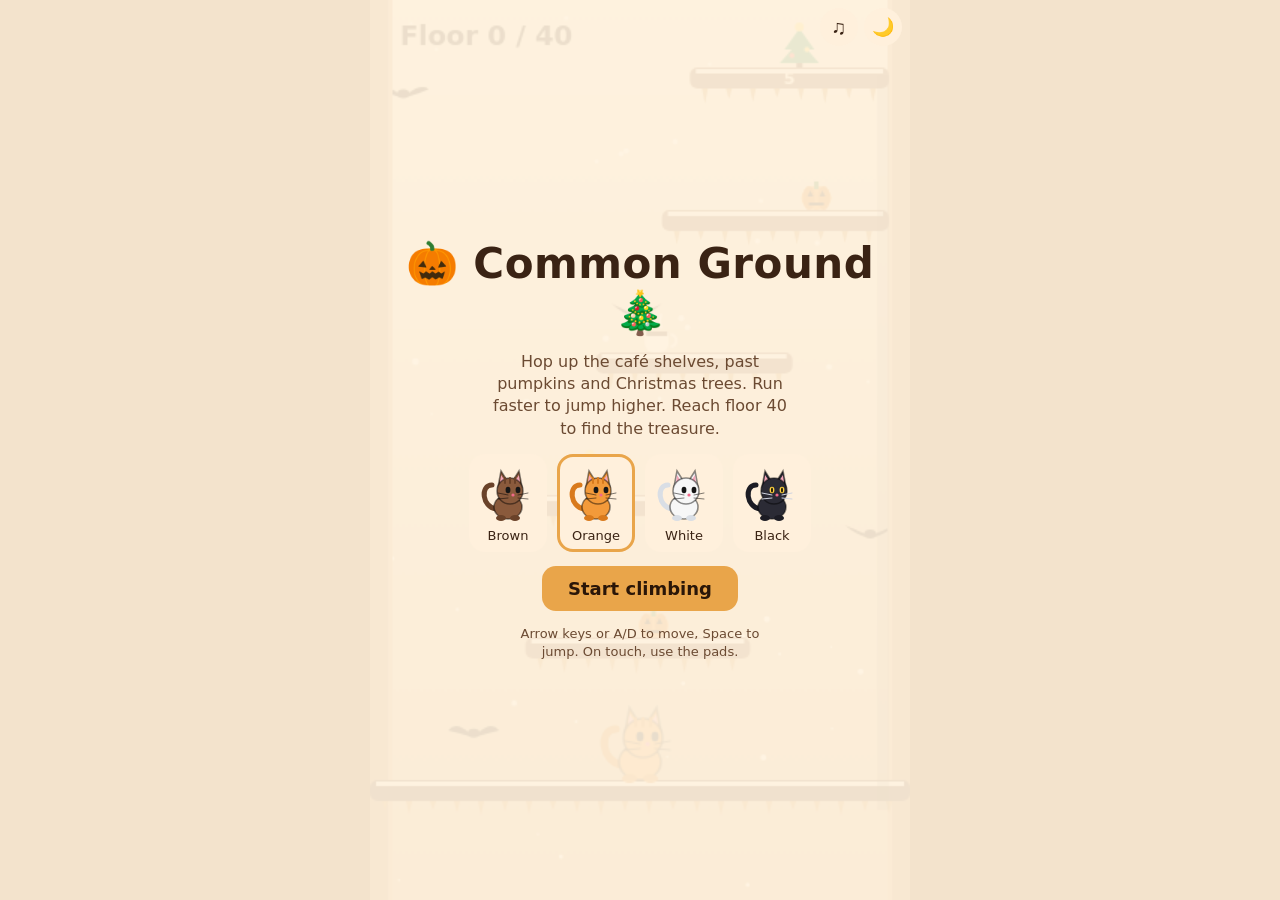
==== index.html @ 4a302068 "Add Common Ground game Co-authored-by: Copilot <223556219+Copilot@users.noreply.github.com>" ====
<!doctype html>
<html lang="en">
<head>
<meta charset="utf-8">
<meta name="viewport" content="width=device-width, initial-scale=1, viewport-fit=cover">
<title>Common Ground</title>
<link rel="stylesheet" href="style.css">
</head>
<body>
<div id="wrap">
  <canvas id="c" aria-label="Common Ground game"></canvas>
  <button id="mode" type="button" aria-label="Switch light or dark mode">🌙</button>
  <button id="music" type="button" aria-label="Play background music">♫</button>
  <audio id="bgMusic" preload="metadata" loop>
    <source src="song/ALMOND%20JOY.mp3" type="audio/mpeg">
  </audio>

  <div id="pads" aria-hidden="true">
    <button class="pad" id="bl" tabindex="-1">◀</button>
    <button class="pad j" id="bj" tabindex="-1">Jump</button>
    <button class="pad" id="br" tabindex="-1">▶</button>
  </div>

  <div id="menu" class="ov on">
    <h1>🎃 Common Ground 🎄</h1>
    <p>Hop up the café shelves, past pumpkins and Christmas trees. Run faster to jump higher. Reach floor 40 to find the treasure.</p>
    <div class="cats" id="picker" role="group" aria-label="Choose your cat"></div>
    <button class="btn" id="play">Start climbing</button>
    <p style="font-size:13px">Arrow keys or A/D to move, Space to jump. On touch, use the pads.</p>
  </div>

  <div id="over" class="ov">
    <h2>Splat!</h2>
    <p id="overTxt"></p>
    <div class="row">
      <button class="btn" id="again">Try again</button>
      <button class="btn alt" id="swap">Change cat</button>
    </div>
  </div>

  <div id="win" class="ov">
    <div class="big">🎁</div>
    <h2>You found the treasure!</h2>
    <p>Your reward is a seat at the table. Come hang out with the community.</p>
    <a class="btn dc" id="dcLink" href="https://dc.gg/commonground" target="_blank" rel="noopener noreferrer">Join our Discord server</a>
    <div class="row">
      <button class="btn alt" id="again2">Climb again</button>
      <button class="btn alt" id="swap2">Change cat</button>
    </div>
  </div>
</div>

<script src="game.js"></script>
</body>
</html>
---- style.css ----
:root{color-scheme:light;--ink:#3a2314;--night:#f3e3cc;--gold:#e9a54a;--panel:#fff0dc;--mute:#6b4a32;--ovbg:rgba(255,243,224,.9);--padbg:rgba(58,35,20,.2);--btnink:#2a1608;box-sizing:border-box;padding-top:env(safe-area-inset-top,0px);padding-bottom:env(safe-area-inset-bottom,0px)}
@media (prefers-color-scheme:dark){:root:not([data-theme=light]){color-scheme:dark;--ink:#f6e6d2;--night:#1d110a;--panel:#2e1c10;--mute:#cfb08f;--ovbg:rgba(24,13,7,.88);--padbg:rgba(246,230,210,.2)}}
:root[data-theme=dark]{color-scheme:dark;--ink:#f6e6d2;--night:#1d110a;--panel:#2e1c10;--mute:#cfb08f;--ovbg:rgba(24,13,7,.88);--padbg:rgba(246,230,210,.2)}
*{box-sizing:border-box;-webkit-tap-highlight-color:transparent;user-select:none;-webkit-user-select:none}
html,body{height:100%;margin:0;background:var(--night);color:var(--ink);font-family:ui-rounded,"Arial Rounded MT Bold","Trebuchet MS",system-ui,sans-serif;overflow:hidden}
#wrap{position:relative;height:100%;max-width:100%;aspect-ratio:3/5;margin:0 auto;max-height:100%}
canvas#c{width:100%;height:100%;display:block;background:var(--night);touch-action:none}
.ov{position:absolute;inset:0;display:none;flex-direction:column;align-items:center;justify-content:center;gap:14px;padding:24px;text-align:center;background:var(--ovbg)}
.ov.on{display:flex}
h1{margin:0;font-size:clamp(30px,8vw,42px);letter-spacing:.5px}
h2{margin:0;font-size:clamp(24px,6vw,32px)}
p{margin:0;line-height:1.4;color:var(--mute);max-width:30ch}
.cats{display:flex;gap:10px}
.cat{background:var(--panel);border:3px solid transparent;border-radius:16px;padding:4px 4px 6px;color:var(--ink);font:inherit;font-size:13px;cursor:pointer}
.cat[aria-pressed=true]{border-color:var(--gold)}
.cat:focus-visible,.btn:focus-visible,.pad:focus-visible{outline:3px solid #fff;outline-offset:2px}
.btn{font:inherit;font-weight:700;font-size:18px;border:0;border-radius:14px;padding:12px 26px;background:var(--gold);color:var(--btnink);cursor:pointer;text-decoration:none;display:inline-block}
.btn.alt{background:var(--panel);color:var(--ink)}
.btn.dc{background:#5865f2;color:#fff}
.row{display:flex;gap:10px;flex-wrap:wrap;justify-content:center}
#pads{position:absolute;left:0;right:0;bottom:10px;display:none;justify-content:space-between;padding:0 12px;pointer-events:none}
#pads.on{display:flex}
.pad{pointer-events:auto;width:72px;height:72px;border-radius:50%;border:0;background:var(--padbg);color:var(--ink);font-size:28px;touch-action:none}
.pad.j{background:rgba(255,207,74,.35);width:84px;height:84px;font-size:16px;font-weight:700}
.big{font-size:56px;line-height:1}
#mode{position:absolute;top:8px;right:8px;width:38px;height:38px;border-radius:50%;border:0;background:var(--panel);color:var(--ink);font-size:18px;cursor:pointer;z-index:5}
#mode:focus-visible{outline:3px solid var(--gold);outline-offset:2px}
#music{position:absolute;top:8px;right:52px;width:38px;height:38px;border-radius:50%;border:0;background:var(--panel);color:var(--ink);font-size:20px;cursor:pointer;z-index:5}
#music:focus-visible{outline:3px solid var(--gold);outline-offset:2px}
#bgMusic{position:absolute;width:1px;height:1px;left:-10px;bottom:-10px;border:0;opacity:0;pointer-events:none}
@media (prefers-reduced-motion:reduce){*{animation:none!important}}
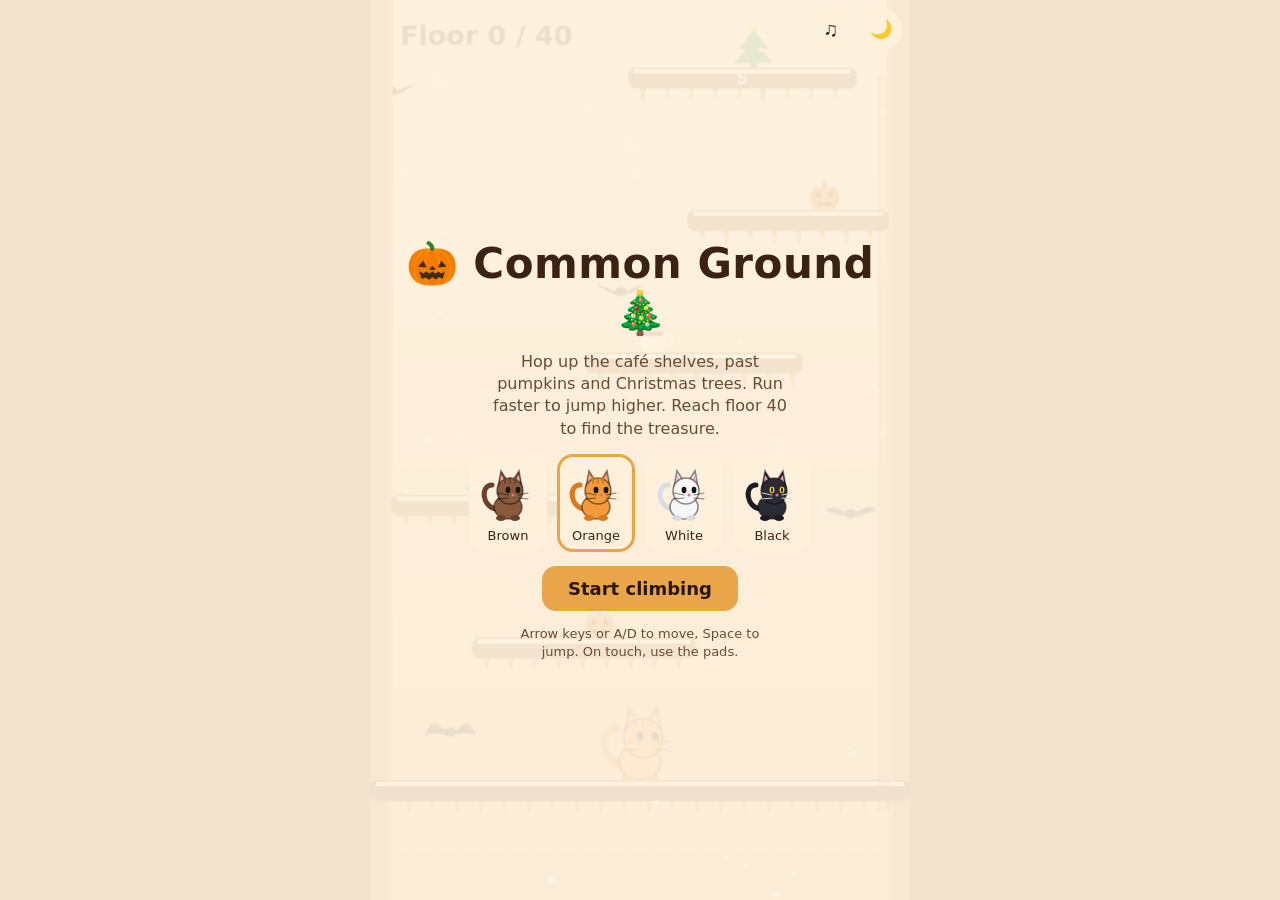
==== commit 8df7f6e1: "Fix iOS control buttons Co-authored-by: Copilot <223556219+Copilot@users.noreply.github.com>" ====
--- a/index.html
+++ b/index.html
@@ -9,9 +9,11 @@
 <body>
 <div id="wrap">
   <canvas id="c" aria-label="Common Ground game"></canvas>
-  <button id="mode" type="button" aria-label="Switch light or dark mode">🌙</button>
-  <button id="music" type="button" aria-label="Play background music">♫</button>
-  <audio id="bgMusic" preload="metadata" loop>
+  <div id="actions">
+    <button id="music" type="button" aria-label="Play background music">♫</button>
+    <button id="mode" type="button" aria-label="Switch light or dark mode">🌙</button>
+  </div>
+  <audio id="bgMusic" preload="metadata" playsinline loop>
     <source src="song/ALMOND%20JOY.mp3" type="audio/mpeg">
   </audio>
 
--- a/style.css
+++ b/style.css
@@ -23,9 +23,11 @@
 .pad{pointer-events:auto;width:72px;height:72px;border-radius:50%;border:0;background:var(--padbg);color:var(--ink);font-size:28px;touch-action:none}
 .pad.j{background:rgba(255,207,74,.35);width:84px;height:84px;font-size:16px;font-weight:700}
 .big{font-size:56px;line-height:1}
-#mode{position:absolute;top:8px;right:8px;width:38px;height:38px;border-radius:50%;border:0;background:var(--panel);color:var(--ink);font-size:18px;cursor:pointer;z-index:5}
+#actions{position:absolute;top:calc(8px + env(safe-area-inset-top,0px));right:calc(8px + env(safe-area-inset-right,0px));display:flex;gap:8px;z-index:5}
+#mode,#music{flex:0 0 42px;width:42px;height:42px;padding:0;border-radius:50%;border:0;background:var(--panel);color:var(--ink);cursor:pointer;display:grid;place-items:center;line-height:1}
+#mode{font-size:18px}
 #mode:focus-visible{outline:3px solid var(--gold);outline-offset:2px}
-#music{position:absolute;top:8px;right:52px;width:38px;height:38px;border-radius:50%;border:0;background:var(--panel);color:var(--ink);font-size:20px;cursor:pointer;z-index:5}
+#music{font-size:20px}
 #music:focus-visible{outline:3px solid var(--gold);outline-offset:2px}
 #bgMusic{position:absolute;width:1px;height:1px;left:-10px;bottom:-10px;border:0;opacity:0;pointer-events:none}
 @media (prefers-reduced-motion:reduce){*{animation:none!important}}
